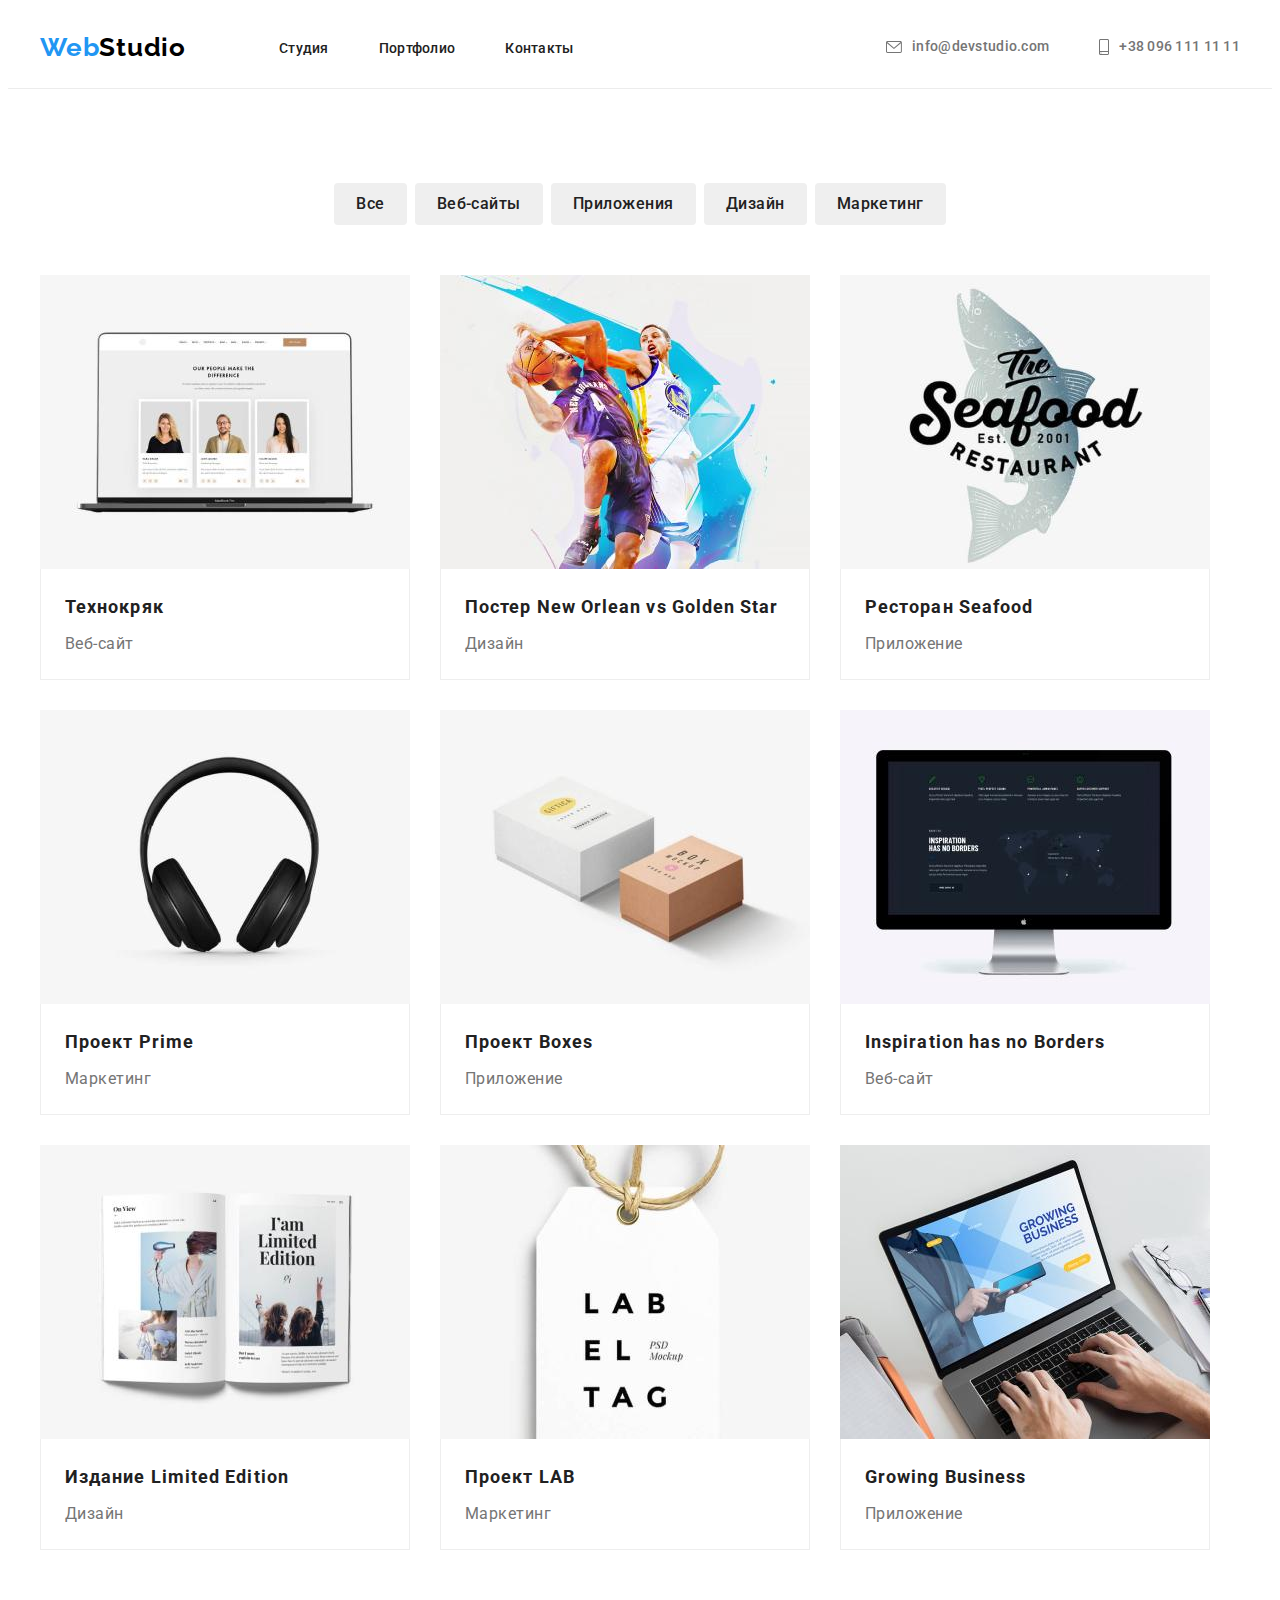
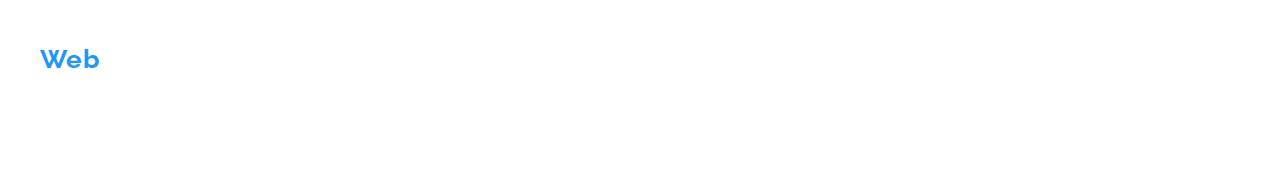
==== portfolio.html @ 787e754a "add" ====
<!DOCTYPE html>
<html lang="ru">
  <head>
    <meta charset="UTF-8" />
    <meta http-equiv="X-UA-Compatible" content="IE=edge" />
    <meta name="viewport" content="width=device-width, initial-scale=1.0" />
    <title>Портфолио</title>
    <link rel="preconnect" href="https://fonts.googleapis.com" />
    <link rel="preconnect" href="https://fonts.gstatic.com" crossorigin />
    <link
      href="https://fonts.googleapis.com/css2?family=Raleway:wght@700&family=Roboto:wght@400;500;700;900&display=swap"
      rel="stylesheet"
    />
    <link rel="stylesheet" href="./css/style.css" />
    <link rel="stylesheet" href="https://cdnjs.cloudflare.com/ajax/libs/modern-normalize/1.1.0/modern-normalize.min.css" integrity="sha512-wpPYUAdjBVSE4KJnH1VR1HeZfpl1ub8YT/NKx4PuQ5NmX2tKuGu6U/JRp5y+Y8XG2tV+wKQpNHVUX03MfMFn9Q==" crossorigin="anonymous" referrerpolicy="no-referrer" />
  </head>
  <body>
    <header class="header">
      <div class="container header-container">
      <nav class="header-nav">
        <a class="logo-header list" href="./index.html"lang="en"><span class="logo-web">Web</span>Studio</span></a>
        <ul class="header-list">
          <li class="header-item"><a href="" class="header-link list">Студия</a></li>
          <li class="header-item" ><a href="./portfolio.html"class="header-link list">Портфолио</a></li>
          <li class="header-item "><a href="" class="header-link list">Контакты</a></li>
        </ul>
      </nav>
      <ul class="header-contacts list">
        <li class="header-contacts-item"><a href="mailto:info@devstudio.com" class="header-mail list">info@devstudio.com 
          <svg class="header-icon" width="16" height="12">
          <use href="./images/icons.svg#icon-envelope"></use>
          </svg>
          </a>
        </li>
        <li class="header-contacts-item"><a href="tel:+380961111111" class="header-tel list">+38 096 111 11 11 
          <svg class="header-icon" width="10" height="16">
          <use href="./images/icons.svg#icon-smartphone"></use>
          </svg>
           </a></li>
      </ul>
    </div>
    </header>
    <section class="portfolio section">
      <div class="container portfolio-container">
      <ul class="button-list list">
        <li class="button-item"><button class="button-link"type="button">Все</button></li>
        <li class="button-item"><button class="button-link"type="button">Веб-сайты</button></li>
        <li class="button-item"><button class="button-link"type="button">Приложения</button></li>
        <li class="button-item"><button class="button-link"type="button">Дизайн</button></li>
        <li class="button-item"><button class="button-link"type="button">Маркетинг</button></li>
      </ul>
      <ul class="portfolio-list list">
        <li class="portfolio-item"><a href="" class="portfolio-link list">
          <img
            src="./images 2/img 1.jpg"
            alt="Websait"
            width="370"
            height="294"
          />
          <div class="portfolio-rectangle">
          <h3 class="portfolio-title">Технокряк</h3>
          <p class="portfolio-text">Веб-сайт</p>
        </div>
      </a>
      </li>
        <li class="portfolio-item"><a href="" class="portfolio-link list">
          <img
            src="./images 2/img 2.jpg"
            alt="Design"
            width="370"
            height="294"
          />
          <div class="portfolio-rectangle">
          <h3 class="portfolio-title">Постер New Orlean vs Golden Star</h3>
          <p class="portfolio-text">Дизайн</p>
        </div>
      </a>
        </li>
        <li class="portfolio-item"><a href="" class="portfolio-link list">
          <img
            src="./images 2/img 3.jpg"
            alt="Application"
            width="370"
            height="294"
          />
          <div class="portfolio-rectangle">
        <h3 class="portfolio-title">Ресторан Seafood</h3>
          <p class="portfolio-text">Приложение</p>
        </div>
      </a>
        </li>
        <li class="portfolio-item"><a href="" class="portfolio-link list">
          <img
            src="./images 2/img 4.jpg"
            alt="Marketing"
            width="370"
            height="294"
          />
          <div class="portfolio-rectangle">
          <h3 class="portfolio-title">Проект Prime</h3>
          <p class="portfolio-text">Маркетинг</p>
        </div>
      </a>
      </li>
        <li class="portfolio-item"><a href="" class="portfolio-link list">
          <img
            src="./images 2/img 5.jpg"
            alt="Application"
            width="370"
            height="294"
          />
          <div class="portfolio-rectangle"><h3 class="portfolio-title">Проект Boxes</h3>
          <p class="portfolio-text">Приложение</p>
        </div>
      </a>
      </li>
        <li class="portfolio-item"><a href="" class="portfolio-link list">
          <img
            src="./images 2/img 6.jpg"
            alt="Websait"
            width="370"
            height="294"
          />
          <div class="portfolio-rectangle"><h3 class="portfolio-title">Inspiration has no Borders</h3>
          <p class="portfolio-text">Веб-сайт</p>
        </div></a>
      </li>
        <li class="portfolio-item"><a href="" class="portfolio-link list">
          <img
            src="./images 2/img 7.jpg"
            alt="Design"
            width="370"
            height="294"
          />
          <div class="portfolio-rectangle"><h3 class="portfolio-title">Издание Limited Edition</h3>
          <p class="portfolio-text">Дизайн</p>
        </div></a>
      </li>
        <li class="portfolio-item"><a href="" class="portfolio-link list">
          <img
            src="./images 2/img 8.jpg"
            alt="Marketing"
            width="370"
            height="294"
          />
          <div class="portfolio-rectangle"><h3 class="portfolio-title">Проект LAB</h3>
          <p class="portfolio-text">Маркетинг</p>
        </div></a>
      </li>
        <li class="portfolio-item"><a href="" class="portfolio-link list">
          <img
            src="./images 2/img 9.jpg"
            alt="Application"
            width="370"
            height="294"
          />
          <div class="portfolio-rectangle">
          <h3 class="portfolio-title">Growing Business</h3>
          <p class="portfolio-text">Приложение</p>
        </div>
      </a>
      </li>
      </ul>
    </div>
    </section>
    <footer class="contact">
  <div class="contact container"> 
        <div>
      <a class="logo-footer list" href ="/index.html" lang="en"><span class="logo-web">Web</span><span>Studio</span></a>
      <address class="contact-adress ">
        <ul class="contact-list list ">
          <li class="contact-item ">
            <a
              href =" https://g.page/stamp-capital?share"
              target="_blank"class="contact-map list"
              rel="noopener noreferrer nofollow"
              >г.Киев, пр-т Леси Украинки, 26</a
            >
          </li>
          <li class="contact-item"><a href="mailto:info@example.com" class="contact-email list">info@example.com</a></li>
          <li class="contact-item"><a class="contact-tel list" href="tel:+380991111111">+38 099 111 11 11</a></li>
        </ul>
      </address>
     </div>
    <div class="footer-connect">
      <h3 class="footer-connect-text">Присоединяйтесь</h3>
            <ul class="footer-connect-soc list">
            <li class="footer-connect-soc-item"><a href="" class="footer-connect-soc-link link">
                <svg class="footer-connect-soc-icon" width="20" height="20">
                  <use href="./images/icons.svg#icon-instagram"></use>
                </svg>
              </a></li>
              <li class="footer-connect-soc-item"><a href="" class="footer-connect-soc-link link">
                <svg class="footer-connect-soc-icon" width="20" height="20">
                  <use href="./images/icons.svg#icon-twitter"></use>
                </svg>
              </a></li>
              <li class="footer-connect-soc-item"><a href="" class="footer-connect-soc-link link">
                <svg class="footer-connect-soc-icon" width="20" height="20">
                  <use href="./images/icons.svg#icon-facebook"></use>
                </svg>
              </a></li>
              <li class="footer-connect-soc-item"><a href="" class="footer-connect-soc-link link">
                <svg class="footer-connect-soc-icon" width="20" height="20">
                  <use href="./images/icons.svg#icon-linkedin"></use>
                </svg>
              </a></li>
            </ul>
            </div>
          </div>
  </body>
</html>
---- css/style.css ----
:root {
   --first-text-color:  #212121;
   --secondary-text-color:#757575;
   --hover-color:  #2196F3;
}


body{
    font-family: 'Roboto',sans-serif;
}
p, h1, h2, h3, h4 ,h5, h6{
    margin: 0;
}

ul, ol {
    margin: 0;
    padding-left: 0;
}

.list{
    list-style: none;
}

.list{
    text-decoration: none;
    
}

.container{
    width: 1200px;
    margin-left: auto;
    margin-right: auto;
    padding-left: 15px;
    padding-right: 15px;
}
.section{
    padding-top: 94px;
    padding-bottom: 94px;
}

.section-second {
    padding-top: 0px;
    padding-bottom: 94px;
    }

    img{
        display: block;
        max-width: 100%;
        height: auto;
    }
    

 
/*-------------HEADER------*/

.header{
   border-bottom: 1px solid #ECECEC; 
   padding-top: 24px;
   padding-bottom: 25px;
}

.header > .container{
display: flex;
align-items: center;
}
.logo-header
{
     font-family: 'Raleway',sans-serif;
     font-weight: 700;
     font-size: 26px;
     line-height: 1.19;
     letter-spacing: 0.03em; 
     color: #000000;
     margin-right: 93px;
    

}   
.logo-web {
    font-family: 'Raleway', sans-serif;
    font-weight: 700;
    font-size: 26px;
    line-height: 1.19;
    letter-spacing: 0.03em;
    color: #2196F3;
    
}
.header-nav{
    display: flex;
    align-items: center;
}
.header-list{
 display: flex;
 align-items: center;
 }
 .header-item{
    list-style: none;
 }    
    
  .header-item:not(:last-child){
   margin-right: 50px;
     }    
 
.header-link{
    font-weight: 500;
    font-size: 14px;
    line-height: 1.14;
    list-style: none;
    letter-spacing: 0.02em;
    color:var(--first-text-color);
    
}     
.header-link:hover, 
.header-link:focus {
    color: var(--hover-color)
}  
.header-contacts{
    display: flex;
    margin-left: auto;
    align-items: center;
}
.header-contacts-item:not(:last-child){
margin-right: 50px;
}

.header-icon {
    display: flex;
    align-items: center;
    fill: currentColor;
    margin-right: 10px;
    
}
    
.header-icon:hover,
.header-icon:focus {
    background-color:#FFFFFF ;
    fill:currentColor; 
}


.header-mail{
    display: flex;
    align-items: center;
    flex-direction:row-reverse;
    font-weight: 500;
    font-size: 14px;
    line-height: 1.14;
    letter-spacing: 0.02em;
    color: var(--secondary-text-color);
    
 }
.header-mail:hover,
.header-mail:focus {
 color: var(--hover-color);
 
}

.header-tel{
    display: flex;
    align-items: center;
    flex-direction: row-reverse;
    font-weight: 500;
    font-size: 14px;
    line-height: 1.14;
    letter-spacing: 0.02em;
    color: var(--secondary-text-color);
    
 }
 
.header-tel:hover,
.header-tel:focus {
    color: var(--hover-color)
 
}

      /*--------HERO-----------*/

.hero{
    /* background-color:#2F303A; */
    padding-top: 200px;
    padding-bottom: 200px;
    text-align: center;
    margin-top: auto;
}
 .hero-bg {
    background-image: linear-gradient(rgba(47, 48, 58, 0.4),
    rgba(47, 48, 58, 0.4)),url(../images/hero-bg.jpg);
    background-repeat: no-repeat;
    background-position: center;
    background-size: cover;
    max-width: 1600px;
    margin-left: auto;
    margin-right: auto;
    
}
    .hero-title {
    font-family: Roboto ;
    font-weight: 900;
    font-size: 44px;
    line-height: 1.36;
    text-align: center;
    letter-spacing: 0.06em;
    text-transform: uppercase;
    color: #FFFFFF;
    margin: auto;
    margin-right: auto;
    margin-bottom: 30px;
    max-width: 696px;
    
}
 .hero-btn {
    font-family:inherit;
    font-weight: 700;
    font-size: 16px;
    line-height: 1.88;
    display: flex;
    text-align: center;
    letter-spacing: 0.06em;
    cursor: pointer;
    color: #FFFFFF;
    background-color: #2196F3;
    display:block;
    margin:auto;
    height: 50px;
    width: 200px;
    border-radius: 4px;
    border-color:transparent;
    
} 
.hero-btn:hover,
.hero-btn:focus {
    background: #188CE8; 
}  
    


 /*--------DESCRIPTION-----------*/


       
   

   .description-list{
    display: flex;
    align-items: center;
    
    }
   .description-item:not(:last-child){
    margin-right: 30px;
    
   }

   .description-soc {
    display: flex;
    align-items: center;
    justify-content: center;
    width: 270px;
    height: 120px;
    background-color: #F5F4FA;
    margin-bottom:30px;
     
   }
   
   .description-title {
    font-family: inherit;
    font-weight: 700;
    font-size: 14px;
    line-height: 1.14;
    letter-spacing: 0.03em;
    text-transform: uppercase;
    color:var(--first-text-color);
    margin-bottom: 10px;
    
}

.description-text {
    
    font-weight: 400;
    font-size: 14px;
    line-height: 1.71;
    letter-spacing: 0.03em;
    color: var(--secondary-text-color);
    
   
}

/*---------------ABOUT---------*/


.about-title{
    font-weight: 700;
    font-size: 36px;
    line-height: 1.17;
    text-align: center;
    letter-spacing: 0.03em;
    color: var(--first-text-color);
    margin-bottom: 50px;

}

.about-picture{
    display: flex;
    align-items: center;
    gap: 30px;
}

/*---------------TEAM---------*/

.team {
    background-color: #F5F4FA;
    max-width: 1600px;
    margin-left: auto;
    margin-right: auto;
}

.team-title {
    font-weight: 700;
    font-size: 36px;
    line-height: 1.17;
    letter-spacing: 0.03em;
    color: var(--first-text-color);
    margin-bottom: 50px;
    text-align: center;
}

  .team-name {
    font-weight: 500;
    font-size: 16px;
    line-height: 1.19;
    letter-spacing: 0.03em;
    color: var(--first-text-color);
    margin-bottom: 10px;
   
    
 }

 .team-picture {
    display: flex;
    align-items: center;
    gap: 30px;
    list-style: none;
    text-align: center;
    
}
 
.team-list{
    
    border-color: transparent;
    background: #FFFFFF;
    box-shadow: 0px 4px 4px rgba(0, 0, 0, 0.25), 0px 1px 1px rgba(0, 0, 0, 0.14), 0px 2px 1px rgba(0, 0, 0, 0.2);
    border-radius: 0px 0px 4px 4px;
}

.team-rectangle{
    padding-top: 30px;
    padding-bottom: 30px;
    
}
.team-text {
    font-weight: 400;
    font-size: 16px;
    line-height: 1.19;
    letter-spacing: 0.03em;
    color: var(--secondary-text-color);
    margin-bottom: 16px;
    
}

.team-soc{
    display: flex;
    justify-content: center;
    gap: 10px;
}

.team-soc-link  {
    width: 44px;
    height: 44px;
    border-radius: 50%;
    background-color: #FFFFFF;
    display: flex;
    align-items: center;
    justify-content: center;
    fill:#AFB1B8;
}

.team-soc-link:hover,
.team-soc-link:focus{
 background-color: var(--hover-color);
 fill:#FFFFFF
}



/*--------------CLIENTS---------*/

.clients {
     max-width: 1600px;
    margin-left: auto;
    margin-right: auto;
    
   
}
.clients-title{
    font-weight: 700;
    font-size: 36px;
    line-height: 1.17;
    letter-spacing: 0.03em;
    color: var(--first-text-color);
    margin-bottom: 50px;
    text-align: center;
}


.clients-list  {
    display: flex;
    justify-content: center;
    gap: 30px;
}


.clients-link{
    width: 170px;
    height: 92px;
    align-items: center;
    justify-content: center;
    border: 1px solid #AFB1B8;
    border-radius: 4px;
    display: flex;
    fill:#AFB1B8;
    
}   

.clients-link:hover,
.clients-link:focus{
border-color: var(--hover-color);
fill: var(--hover-color);
}



        

/*---------------FOOTER--------*/

.footer-contact{
    background-color: #2F303A;
    padding-top: 60px;
    padding-bottom: 60px;
    max-width: 1600px;
    margin-left: auto;
    margin-right: auto;
   } 
.contact.container {
   display: flex;
   
}   
 .logo-footer{
    font-family: 'Raleway', sans-serif;
    font-weight: 700;
    font-size: 26px;
    line-height: 1.19;
    letter-spacing: 0.03em;
    color: #FFFFFF;
    margin-bottom: 20px;
    display: inline-block;
    
}   
    


.contact-item:not(:last-child){
    margin-bottom: 9px;
}
.contact-adress {
    font-style: normal;
   
}
.contact-map {
    font-style: normal;
    font-weight: 400;
    font-size: 14px;
    line-height: 1.71;
    letter-spacing: 0.03em;
    color: #FFFFFF;
    
}

.contact-map:hover,
.contact-map:focus{
  color: var(--hover-color);
 }
.contact-email {
    font-style: normal;
    font-weight: 400;
    font-size: 14px;
    line-height: 1.71;
    letter-spacing: 0.03em;
    color: rgba(255, 255, 255, 0.6);
}
.contact-email:hover,
.contact-email:focus {
    color:var(--hover-color);
}
.contact-tel{
    font-style: normal;
    font-weight: 400;
    font-size: 14px;
    line-height: 1.71;
    letter-spacing: 0.03em;
    color: rgba(255, 255, 255, 0.6);
}
  .contact-tel:hover,
  .contact-tel:focus {
      color: var(--hover-color)

  }
  
  .footer-connect{
    margin-left: 70px;
  }
    
 
   .footer-connect-soc{
    display:flex;
    gap: 10px;
    align-items: baseline;

}    
    .footer-connect-text{
    font-family: Roboto, sans-serif;
    font-weight: 700;
    font-size: 14px;
    line-height: 1.14;
    letter-spacing: 0.03em;
    text-transform: uppercase;
    color: #FFFFFF;
    margin-bottom: 20px;

}  
   .footer-connect-soc-link{
    width: 44px;
    height: 44px;
    border-radius: 50%;
    background-color:rgba(255, 255, 255, 0.1);;
    display: flex;
    align-items: center;
    justify-content: center;
    fill: #FFFFFF;
    
}
.footer-connect-soc-link:hover,
.footer-connect-soc-link:focus {
    background-color: var(--hover-color);
   
  }

     /*-----------------PORTFOLIO---------*/
    
  .button-list{
    display: flex;
    flex-wrap: wrap;
    gap: 8px;
    justify-content: center;
    margin-bottom: 50px;
    }
   
   .button-link {
    font-family: inherit;
    font-weight: 500;
    font-size: 16px;
    line-height: 1.62;
    text-align: center;
    letter-spacing: 0.03em;
    cursor: pointer;
    color: #212121;
    border-radius: 4px;
    border-color: transparent;
    padding:6px 20px;
    }
    .button-link:hover,
    .button-link:focus {
    box-shadow: 0px 3px 1px rgba(0, 0, 0, 0.1), 0px 1px 2px rgba(0, 0, 0, 0.08), 0px 2px 2px rgba(0, 0, 0, 0.12);
    background: var(--hover-color);
     color: #FFFFFF;
    }
    .portfolio-rectangle{
    font-family: Roboto,sans-serif;
    padding: 20px 24px;
    border: 1px solid rgba(238, 238, 238, 1);
    border-top: none;
    }
    .portfolio-list{
    display: flex;
    flex-wrap:wrap;
    gap: 30px; 

}
.portfolio-link{
    display: block;
}
    .portfolio-link:hover,
    .portfolio-link:focus
     {
        box-shadow: 0px 1px 1px rgba(0, 0, 0, 0.12), 0px 4px 4px rgba(0, 0, 0, 0.06), 1px 4px 6px rgba(0, 0, 0, 0.16);
     }

    .portfolio-title {
     font-weight: 700;
     font-size: 18px;
     line-height: 2;
     letter-spacing: 0.06em;   
     color: var(--first-text-color);
     margin-bottom: 4px;
   }
    .portfolio-text {
    font-weight: 400;
    font-size: 16px;
    line-height: 1.88;
    letter-spacing: 0.03em;
    color: var(--secondary-text-color);
    }
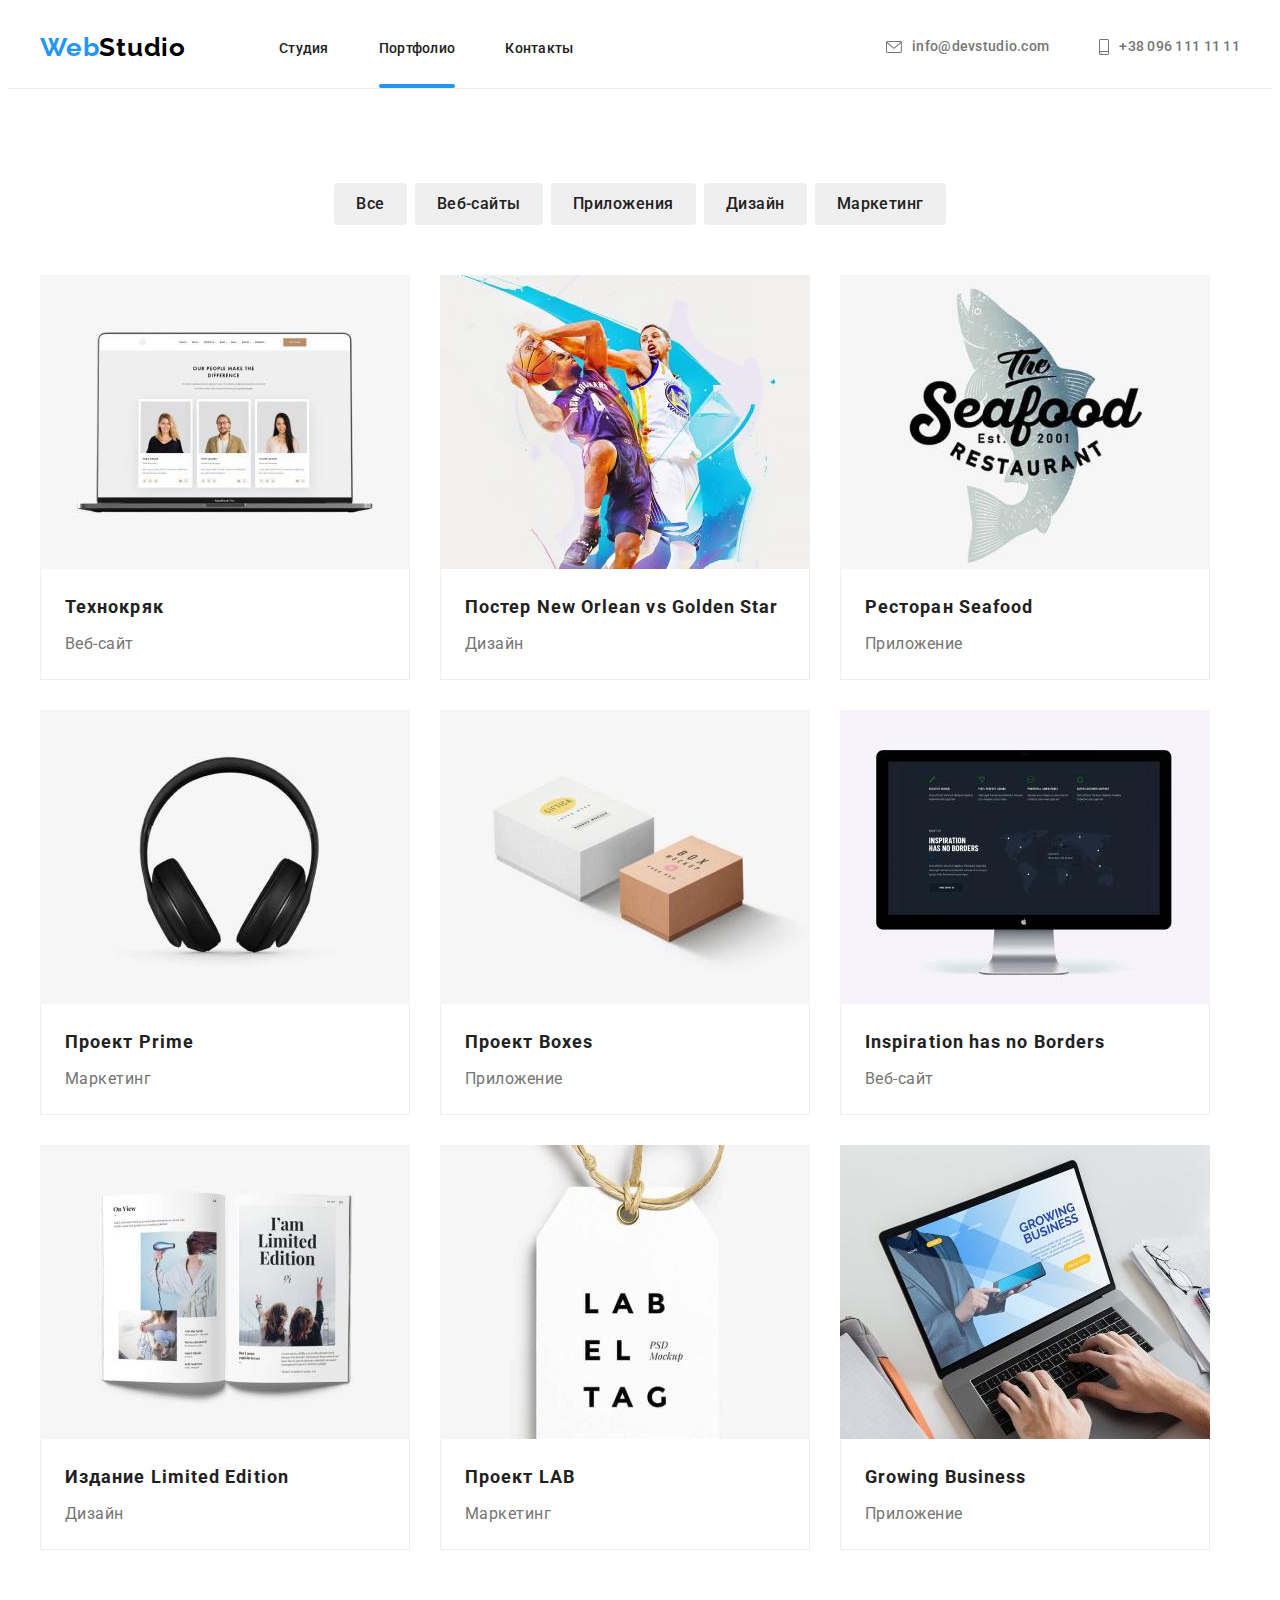
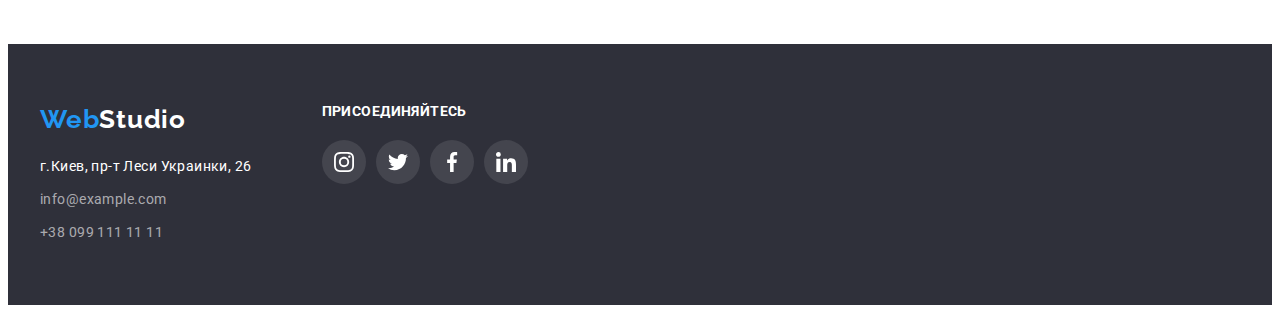
==== commit fa407bb5: "add" ====
--- a/portfolio.html
+++ b/portfolio.html
@@ -21,7 +21,7 @@
         <a class="logo-header list" href="./index.html"lang="en"><span class="logo-web">Web</span>Studio</span></a>
         <ul class="header-list">
           <li class="header-item"><a href="" class="header-link list">Студия</a></li>
-          <li class="header-item" ><a href="./portfolio.html"class="header-link list">Портфолио</a></li>
+          <li class="header-item" ><a href="./portfolio.html"class="header-link current list">Портфолио</a></li>
           <li class="header-item "><a href="" class="header-link list">Контакты</a></li>
         </ul>
       </nav>
@@ -163,7 +163,7 @@
       </ul>
     </div>
     </section>
-    <footer class="contact">
+   <footer class="footer-contact">
   <div class="contact container"> 
         <div>
       <a class="logo-footer list" href ="/index.html" lang="en"><span class="logo-web">Web</span><span>Studio</span></a>
--- a/css/style.css
+++ b/css/style.css
@@ -91,9 +91,11 @@
 .header-list{
  display: flex;
  align-items: center;
+ 
  }
  .header-item{
     list-style: none;
+    
  }    
     
   .header-item:not(:last-child){
@@ -107,12 +109,31 @@
     list-style: none;
     letter-spacing: 0.02em;
     color:var(--first-text-color);
+   
     
 }     
 .header-link:hover, 
 .header-link:focus {
     color: var(--hover-color)
 }  
+.current{
+    position: relative;
+}
+.current::after{
+    position: absolute;
+    width: 100%;
+    content: '';
+    height: 4px;
+    border-radius:2px;
+    left: 0;
+    background-color: #2196F3;
+    bottom: -32px;
+}
+
+.current:hover,
+.current:active{
+   color: var(--hover-color);
+}
 .header-contacts{
     display: flex;
     margin-left: auto;
@@ -301,6 +322,28 @@
     display: flex;
     align-items: center;
     gap: 30px;
+}
+
+.about-item{
+    position: relative;
+}
+
+.about-text{
+    position: absolute;
+    bottom:0;
+    font-family: inherit;
+    font-weight: 700;
+    font-size: 14px;
+    line-height: 1.14;;
+    text-align: center;
+    letter-spacing: 0.03em;
+    text-transform: uppercase;
+    color: #FFFFFF;
+    padding-top:27px;
+    padding-bottom:27px;
+    width: 100%;
+    background: rgba(47, 48, 58, 0.8);
+    margin-top: 224px;
 }
 
 /*---------------TEAM---------*/
